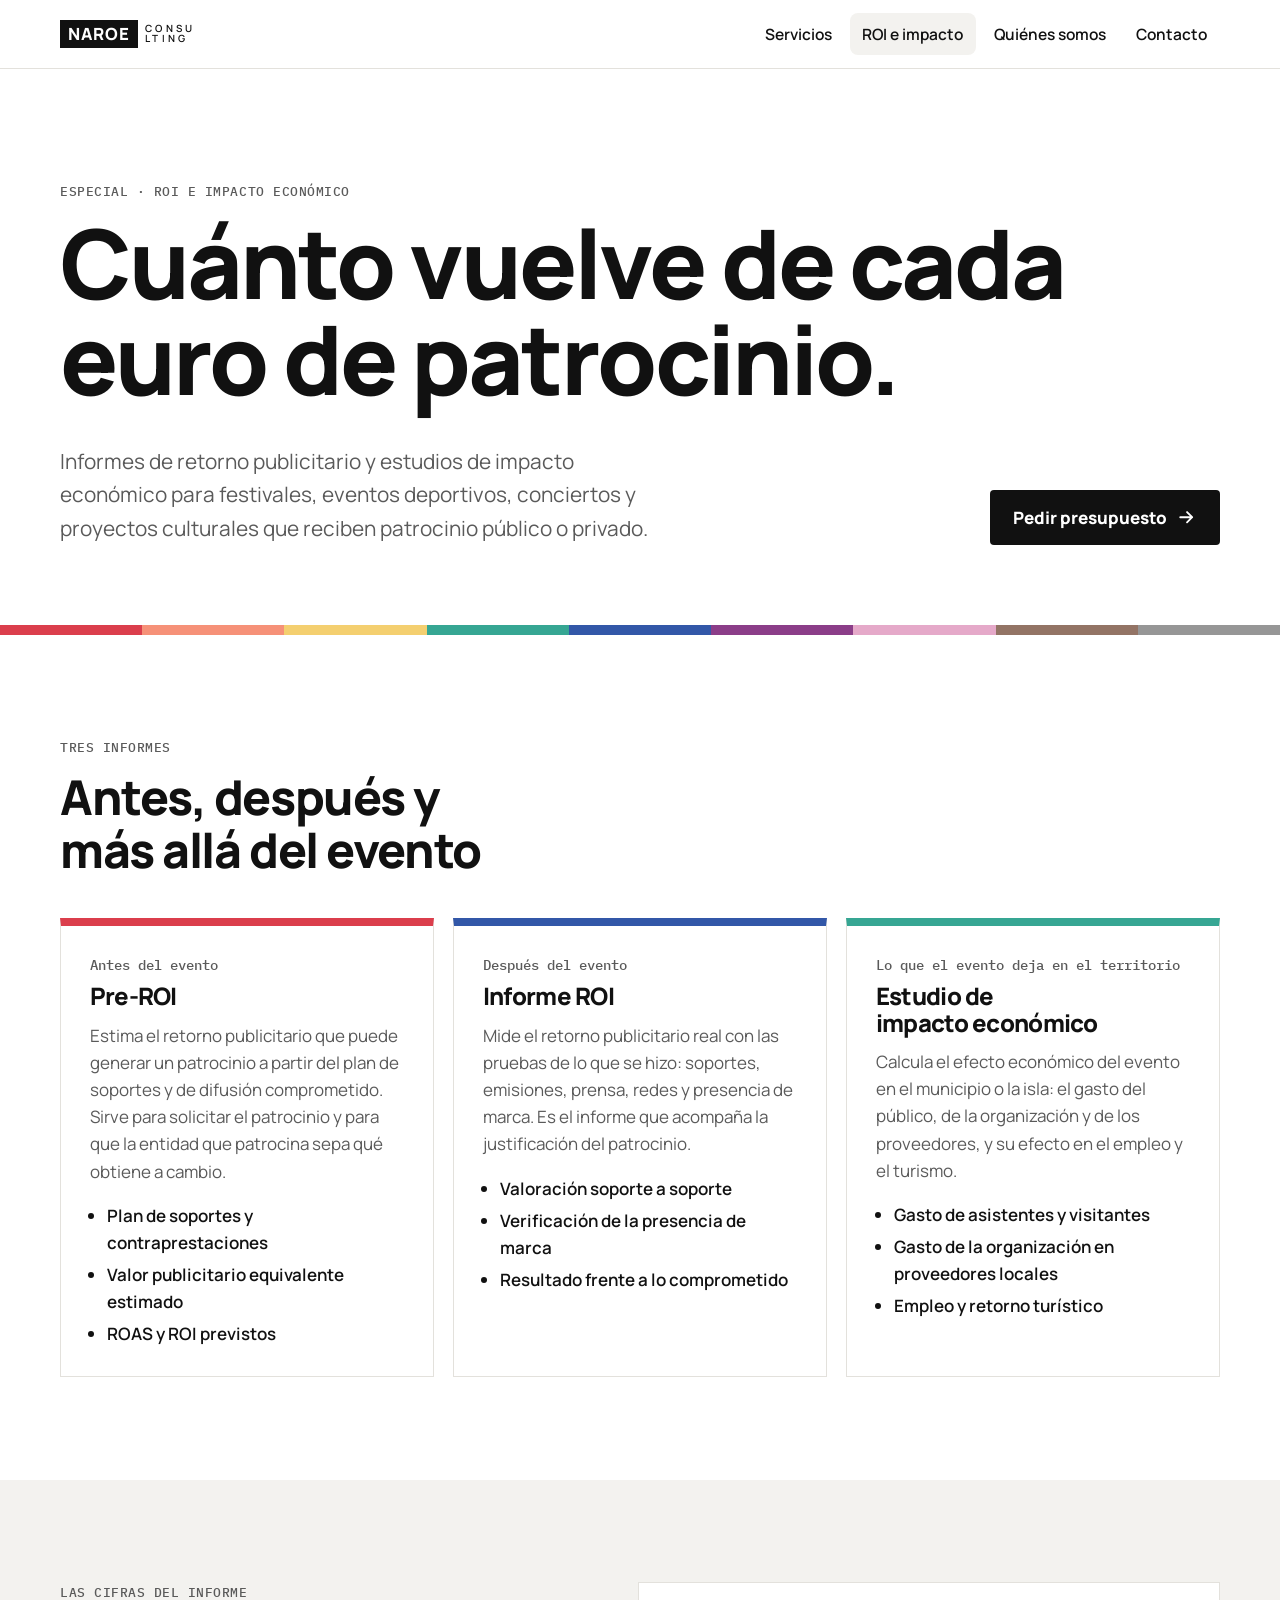
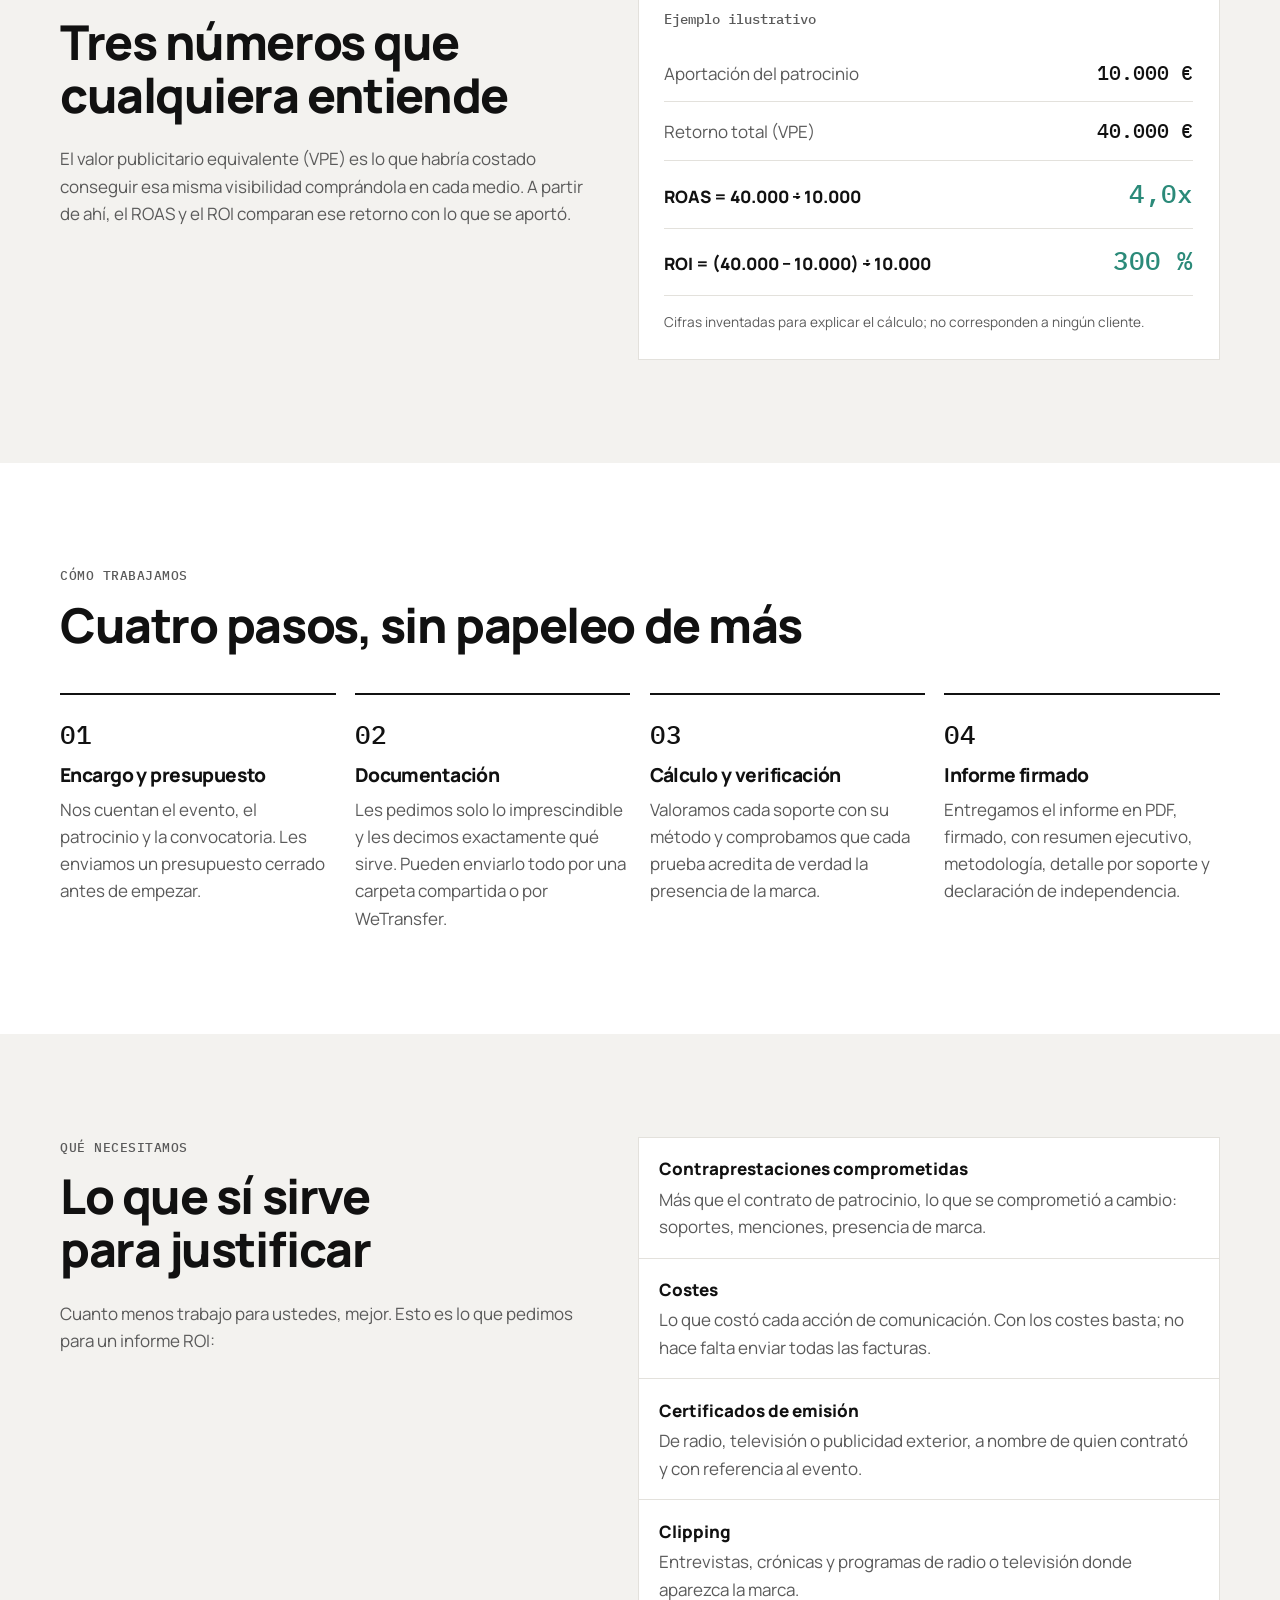
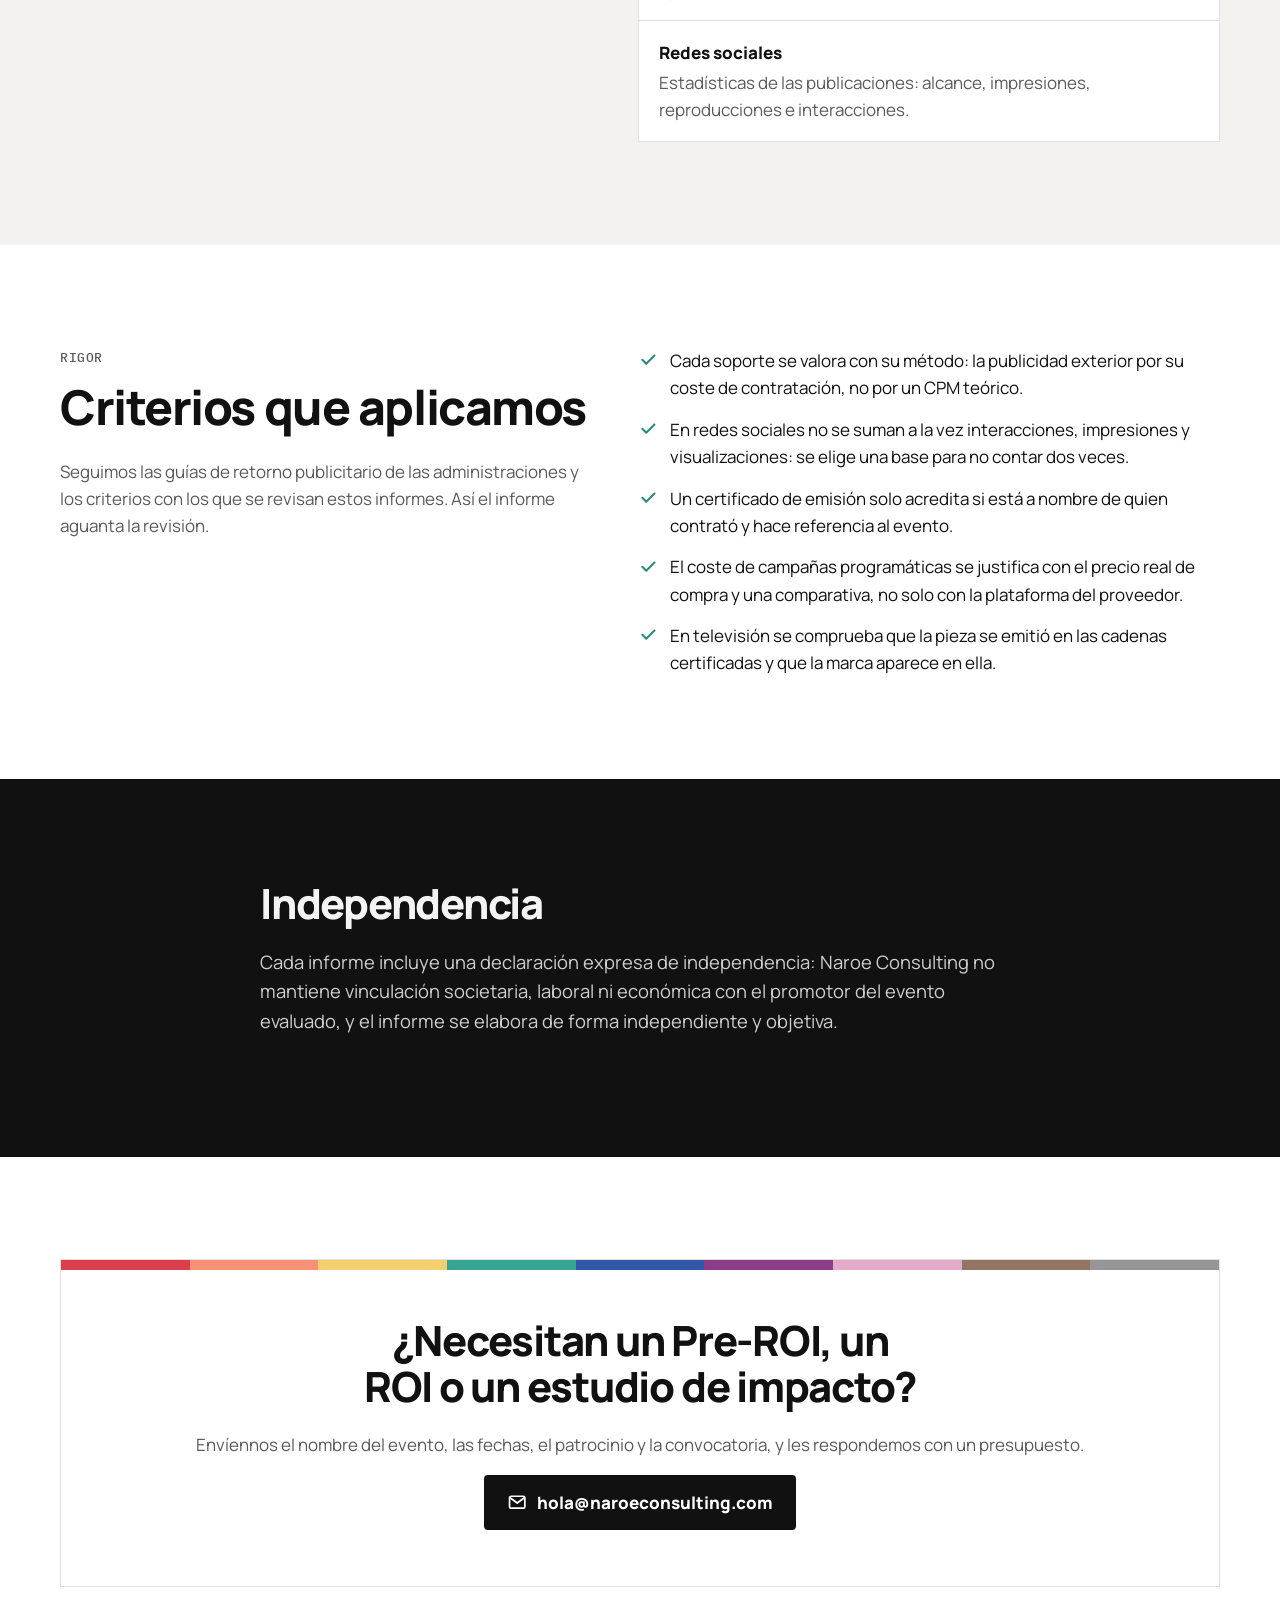
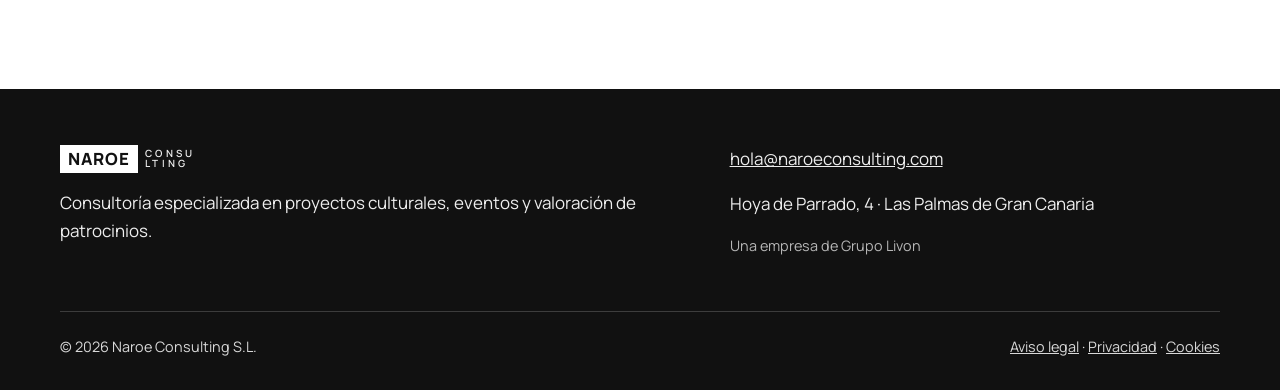
==== roi/index.html @ a97bc4da "Web nueva: naroeconsulting.com Co-Authored-By: Claude Opus 5.5 <noreply@anthropic.com> Claude-Sessio" ====
<!doctype html>
<html lang="es" class="sin-js">
<head>
<meta charset="utf-8">
<meta name="viewport" content="width=device-width, initial-scale=1">
<title>ROI de patrocinios y estudios de impacto económico · Naroe Consulting</title>
<meta name="description" content="Pre-ROI, informes de retorno publicitario y estudios de impacto económico para eventos y festivales en Canarias. Método verificable y declaración de independencia.">
<link rel="canonical" href="https://naroeconsulting.com/roi/">
<meta name="theme-color" content="#111111">
<meta property="og:type" content="website">
<meta property="og:site_name" content="Naroe Consulting">
<meta property="og:locale" content="es_ES">
<meta property="og:title" content="ROI de patrocinios y estudios de impacto económico · Naroe Consulting">
<meta property="og:description" content="Pre-ROI, informes de retorno publicitario y estudios de impacto económico para eventos y festivales en Canarias. Método verificable y declaración de independencia.">
<meta property="og:url" content="https://naroeconsulting.com/roi/">
<meta property="og:image" content="https://naroeconsulting.com/img/og.png">
<meta name="twitter:card" content="summary_large_image">
<link rel="icon" href="/favicon.svg" type="image/svg+xml">
<link rel="icon" href="/favicon.png" type="image/png">
<link rel="apple-touch-icon" href="/apple-touch-icon.png">
<link rel="manifest" href="/site.webmanifest">
<link rel="preload" href="/fonts/manrope-latin-800-normal.woff2" as="font" type="font/woff2" crossorigin>
<link rel="preload" href="/fonts/manrope-latin-400-normal.woff2" as="font" type="font/woff2" crossorigin>
<link rel="stylesheet" href="/css/estilos.css">
</head>
<body>
<a class="saltar" href="#contenido">Saltar al contenido</a>
<header class="nav">
  <div class="contenedor nav-fila">
    <a class="marca" href="/" aria-label="Naroe Consulting, ir al inicio"><span class="logo"><span class="logo-caja">NAROE</span><span class="logo-txt">CONSU<br>LTING</span></span></a>
    <button class="boton-menu" type="button" aria-controls="menu" aria-expanded="false"><span class="visualmente-oculto">Abrir menú</span><svg viewBox="0 0 24 24" fill="none" stroke="currentColor" stroke-width="2.2" stroke-linecap="round" aria-hidden="true"><path d="M4 7h16M4 12h16M4 17h16"/></svg></button>
    <ul class="menu" id="menu"><li><a href="/#servicios">Servicios</a></li><li><a href="/roi/" aria-current="page">ROI e impacto</a></li><li><a href="/#nosotros">Quiénes somos</a></li><li><a href="/#contacto">Contacto</a></li></ul>
  </div>
</header>
<main id="contenido">
<section class="portada portada-roi">
  <div class="contenedor">
    <p class="antetitulo">Especial · ROI e impacto económico</p>
    <h1>Cuánto vuelve de cada euro de patrocinio.</h1>
    <div class="portada-pie">
      <p class="entradilla">Informes de retorno publicitario y estudios de impacto económico para festivales, eventos deportivos, conciertos y proyectos culturales que reciben patrocinio público o privado.</p>
      <div class="botones"><a class="boton boton-negro" href="mailto:hola@naroeconsulting.com?subject=Presupuesto%20de%20informe%20ROI">Pedir presupuesto <svg viewBox="0 0 24 24" fill="none" stroke="currentColor" stroke-width="2.2" stroke-linecap="round" stroke-linejoin="round" aria-hidden="true"><path d="M5 12h14M13 6l6 6-6 6"/></svg></a></div>
    </div>
  </div>
  <div class="franja" aria-hidden="true"><i style="background:#DB3E4C"></i><i style="background:#F69178"></i><i style="background:#F4CF70"></i><i style="background:#36A693"></i><i style="background:#3257A8"></i><i style="background:#8B3D88"></i><i style="background:#E5A9C9"></i><i style="background:#937465"></i><i style="background:#969696"></i></div>
</section>

<section class="seccion" aria-labelledby="t-informes">
  <div class="contenedor">
    <div class="cabecera-seccion"><p class="antetitulo">Tres informes</p><h2 id="t-informes">Antes, después y más allá del evento</h2></div>
    <div class="informes"><article class="informe aparece" id="pre" style="--c:#DB3E4C">
      <p class="informe-cuando">Antes del evento</p><h3>Pre-ROI</h3><p>Estima el retorno publicitario que puede generar un patrocinio a partir del plan de soportes y de difusión comprometido. Sirve para solicitar el patrocinio y para que la entidad que patrocina sepa qué obtiene a cambio.</p>
      <ul><li>Plan de soportes y contraprestaciones</li><li>Valor publicitario equivalente estimado</li><li>ROAS y ROI previstos</li></ul>
    </article><article class="informe aparece" id="roi" style="--c:#3257A8">
      <p class="informe-cuando">Después del evento</p><h3>Informe ROI</h3><p>Mide el retorno publicitario real con las pruebas de lo que se hizo: soportes, emisiones, prensa, redes y presencia de marca. Es el informe que acompaña la justificación del patrocinio.</p>
      <ul><li>Valoración soporte a soporte</li><li>Verificación de la presencia de marca</li><li>Resultado frente a lo comprometido</li></ul>
    </article><article class="informe aparece" id="impacto" style="--c:#36A693">
      <p class="informe-cuando">Lo que el evento deja en el territorio</p><h3>Estudio de impacto económico</h3><p>Calcula el efecto económico del evento en el municipio o la isla: el gasto del público, de la organización y de los proveedores, y su efecto en el empleo y el turismo.</p>
      <ul><li>Gasto de asistentes y visitantes</li><li>Gasto de la organización en proveedores locales</li><li>Empleo y retorno turístico</li></ul>
    </article></div>
  </div>
</section>

<section class="seccion seccion-gris" aria-labelledby="t-cifras">
  <div class="contenedor cifras-grid">
    <div><p class="antetitulo">Las cifras del informe</p><h2 id="t-cifras">Tres números que cualquiera entiende</h2>
    <p>El valor publicitario equivalente (VPE) es lo que habría costado conseguir esa misma visibilidad comprándola en cada medio. A partir de ahí, el ROAS y el ROI comparan ese retorno con lo que se aportó.</p></div>
    <div class="ejemplo" role="group" aria-label="Ejemplo ilustrativo">
      <p class="ejemplo-titulo">Ejemplo ilustrativo</p>
      <dl>
        <div><dt>Aportación del patrocinio</dt><dd>10.000 €</dd></div>
        <div><dt>Retorno total (VPE)</dt><dd>40.000 €</dd></div>
        <div class="destaca"><dt>ROAS = 40.000 ÷ 10.000</dt><dd>4,0x</dd></div>
        <div class="destaca"><dt>ROI = (40.000 − 10.000) ÷ 10.000</dt><dd>300 %</dd></div>
      </dl>
      <p class="ejemplo-nota">Cifras inventadas para explicar el cálculo; no corresponden a ningún cliente.</p>
    </div>
  </div>
</section>

<section class="seccion" aria-labelledby="t-proceso">
  <div class="contenedor">
    <div class="cabecera-seccion"><p class="antetitulo">Cómo trabajamos</p><h2 id="t-proceso">Cuatro pasos, sin papeleo de más</h2></div>
    <ol class="pasos"><li class="aparece"><h3>Encargo y presupuesto</h3><p>Nos cuentan el evento, el patrocinio y la convocatoria. Les enviamos un presupuesto cerrado antes de empezar.</p></li><li class="aparece"><h3>Documentación</h3><p>Les pedimos solo lo imprescindible y les decimos exactamente qué sirve. Pueden enviarlo todo por una carpeta compartida o por WeTransfer.</p></li><li class="aparece"><h3>Cálculo y verificación</h3><p>Valoramos cada soporte con su método y comprobamos que cada prueba acredita de verdad la presencia de la marca.</p></li><li class="aparece"><h3>Informe firmado</h3><p>Entregamos el informe en PDF, firmado, con resumen ejecutivo, metodología, detalle por soporte y declaración de independencia.</p></li></ol>
  </div>
</section>

<section class="seccion seccion-gris" aria-labelledby="t-docs">
  <div class="contenedor docs-grid">
    <div><p class="antetitulo">Qué necesitamos</p><h2 id="t-docs">Lo que sí sirve para justificar</h2>
    <p>Cuanto menos trabajo para ustedes, mejor. Esto es lo que pedimos para un informe ROI:</p></div>
    <dl class="docs"><div><dt>Contraprestaciones comprometidas</dt><dd>Más que el contrato de patrocinio, lo que se comprometió a cambio: soportes, menciones, presencia de marca.</dd></div><div><dt>Costes</dt><dd>Lo que costó cada acción de comunicación. Con los costes basta; no hace falta enviar todas las facturas.</dd></div><div><dt>Certificados de emisión</dt><dd>De radio, televisión o publicidad exterior, a nombre de quien contrató y con referencia al evento.</dd></div><div><dt>Clipping</dt><dd>Entrevistas, crónicas y programas de radio o televisión donde aparezca la marca.</dd></div><div><dt>Redes sociales</dt><dd>Estadísticas de las publicaciones: alcance, impresiones, reproducciones e interacciones.</dd></div></dl>
  </div>
</section>

<section class="seccion" aria-labelledby="t-criterios">
  <div class="contenedor criterios">
    <div><p class="antetitulo">Rigor</p><h2 id="t-criterios">Criterios que aplicamos</h2>
    <p>Seguimos las guías de retorno publicitario de las administraciones y los criterios con los que se revisan estos informes. Así el informe aguanta la revisión.</p></div>
    <ul class="lista-check"><li><svg viewBox="0 0 24 24" fill="none" stroke="currentColor" stroke-width="2.4" stroke-linecap="round" stroke-linejoin="round" aria-hidden="true"><path d="m5 12.5 4.5 4.5L19 7.5"/></svg><span>Cada soporte se valora con su método: la publicidad exterior por su coste de contratación, no por un CPM teórico.</span></li><li><svg viewBox="0 0 24 24" fill="none" stroke="currentColor" stroke-width="2.4" stroke-linecap="round" stroke-linejoin="round" aria-hidden="true"><path d="m5 12.5 4.5 4.5L19 7.5"/></svg><span>En redes sociales no se suman a la vez interacciones, impresiones y visualizaciones: se elige una base para no contar dos veces.</span></li><li><svg viewBox="0 0 24 24" fill="none" stroke="currentColor" stroke-width="2.4" stroke-linecap="round" stroke-linejoin="round" aria-hidden="true"><path d="m5 12.5 4.5 4.5L19 7.5"/></svg><span>Un certificado de emisión solo acredita si está a nombre de quien contrató y hace referencia al evento.</span></li><li><svg viewBox="0 0 24 24" fill="none" stroke="currentColor" stroke-width="2.4" stroke-linecap="round" stroke-linejoin="round" aria-hidden="true"><path d="m5 12.5 4.5 4.5L19 7.5"/></svg><span>El coste de campañas programáticas se justifica con el precio real de compra y una comparativa, no solo con la plataforma del proveedor.</span></li><li><svg viewBox="0 0 24 24" fill="none" stroke="currentColor" stroke-width="2.4" stroke-linecap="round" stroke-linejoin="round" aria-hidden="true"><path d="m5 12.5 4.5 4.5L19 7.5"/></svg><span>En televisión se comprueba que la pieza se emitió en las cadenas certificadas y que la marca aparece en ella.</span></li></ul>
  </div>
</section>

<section class="seccion seccion-negra" aria-labelledby="t-indep">
  <div class="contenedor estrecho indep">
    <h2 id="t-indep">Independencia</h2>
    <p>Cada informe incluye una declaración expresa de independencia: Naroe Consulting no mantiene vinculación societaria, laboral ni económica con el promotor del evento evaluado, y el informe se elabora de forma independiente y objetiva.</p>
  </div>
</section>

<section class="seccion contacto" aria-labelledby="t-contacto">
  <div class="contenedor contacto-caja">
    <div class="franja" aria-hidden="true"><i style="background:#DB3E4C"></i><i style="background:#F69178"></i><i style="background:#F4CF70"></i><i style="background:#36A693"></i><i style="background:#3257A8"></i><i style="background:#8B3D88"></i><i style="background:#E5A9C9"></i><i style="background:#937465"></i><i style="background:#969696"></i></div>
    <h2 id="t-contacto">¿Necesitan un Pre-ROI, un ROI o un estudio de impacto?</h2>
    <p>Envíennos el nombre del evento, las fechas, el patrocinio y la convocatoria, y les respondemos con un presupuesto.</p>
    <a class="boton boton-negro" href="mailto:hola@naroeconsulting.com?subject=Presupuesto%20de%20informe%20ROI%20o%20impacto%20econ%C3%B3mico"><svg viewBox="0 0 24 24" fill="none" stroke="currentColor" stroke-width="2" stroke-linecap="round" stroke-linejoin="round" aria-hidden="true"><rect x="3" y="5" width="18" height="14" rx="2"/><path d="m4 7 8 6 8-6"/></svg> hola@naroeconsulting.com</a>
  </div>
</section>
</main>
<footer class="pie">
  <div class="contenedor">
    <div class="pie-arriba">
      <div><span class="logo logo-pie"><span class="logo-caja">NAROE</span><span class="logo-txt">CONSU<br>LTING</span></span>
      <p>Consultoría especializada en proyectos culturales, eventos y valoración de patrocinios.</p></div>
      <div><p><a href="mailto:hola@naroeconsulting.com">hola@naroeconsulting.com</a></p>
      <p>Hoya de Parrado, 4 · Las Palmas de Gran Canaria</p><p class="pie-nota">Una empresa de Grupo Livon</p></div>
    </div>
    <div class="pie-base">
      <span>© <span id="anio">2026</span> Naroe Consulting S.L.</span>
      <span><a href="/aviso-legal">Aviso legal</a> · <a href="/privacidad">Privacidad</a> · <a href="/cookies">Cookies</a></span>
    </div>
  </div>
</footer>
<script src="/js/main.js" defer></script>

</body>
</html>
---- css/estilos.css ----
/* ---- Base común (no tocar aquí los colores: van en tema.css) ---- */
*,*::before,*::after{box-sizing:border-box}
html{-webkit-text-size-adjust:100%;scroll-behavior:smooth}
@media (prefers-reduced-motion:reduce){html{scroll-behavior:auto}*,*::before,*::after{animation:none!important;transition:none!important}}
body{margin:0;background:var(--fondo);color:var(--tinta);font-family:var(--letra);font-size:1.0625rem;line-height:1.6;text-rendering:optimizeLegibility;-webkit-font-smoothing:antialiased}
img,svg{display:block;max-width:100%}
a{color:var(--enlace)}
a:hover{text-decoration-thickness:2px}
h1,h2,h3{font-family:var(--letra-titulo);line-height:1.1;margin:0 0 .5em;text-wrap:balance}
p{margin:0 0 1em}
:focus-visible{outline:3px solid var(--foco);outline-offset:3px;border-radius:4px}
.contenedor{width:min(100% - 2rem,1160px);margin-inline:auto}
.estrecho{width:min(100% - 2rem,760px)}
.visualmente-oculto{position:absolute!important;width:1px;height:1px;overflow:hidden;clip:rect(0 0 0 0);white-space:nowrap}
.saltar{position:absolute;left:1rem;top:-4rem;z-index:100;background:var(--tinta);color:var(--fondo);padding:.6rem 1rem;border-radius:6px}
.saltar:focus{top:1rem}
.seccion{padding:clamp(3.5rem,8vw,6.5rem) 0}
.antetitulo{font-size:.82rem;font-weight:700;letter-spacing:.08em;text-transform:uppercase;margin:0 0 .8rem}
.entradilla{font-size:clamp(1.1rem,2vw,1.3rem);max-width:62ch}
.boton{display:inline-flex;align-items:center;gap:.55rem;min-height:48px;padding:.75rem 1.35rem;border-radius:var(--radio-boton,999px);font-weight:700;text-decoration:none;border:2px solid transparent;cursor:pointer;transition:transform .15s,background-color .15s,color .15s}
.boton svg{width:1.2em;height:1.2em}
.boton:hover{transform:translateY(-1px)}
.botones{display:flex;flex-wrap:wrap;gap:.8rem}
/* Navegación */
.nav{position:sticky;top:0;z-index:50;background:var(--nav-fondo);backdrop-filter:saturate(1.4) blur(10px);border-bottom:1px solid var(--linea)}
.nav-fila{display:flex;align-items:center;justify-content:space-between;gap:1rem;min-height:68px}
.marca{display:flex;align-items:center;gap:.6rem;text-decoration:none;color:inherit;font-weight:800}
.menu{display:flex;gap:.3rem;list-style:none;margin:0;padding:0}
.menu a{display:block;padding:.55rem .8rem;border-radius:8px;color:var(--tinta);text-decoration:none;font-weight:600;font-size:.97rem}
.menu a:hover,.menu a[aria-current=page]{background:var(--menu-activo)}
.boton-menu{display:none;background:none;border:0;color:var(--tinta);width:48px;height:48px;padding:10px;cursor:pointer}
@media (max-width:820px){
  .boton-menu{display:block}
  .menu{position:absolute;inset:100% 0 auto 0;flex-direction:column;background:var(--fondo);border-bottom:1px solid var(--linea);padding:.6rem 1rem 1rem;display:none}
  .menu.abierto{display:flex}
  .sin-js .menu{display:flex;position:static;flex-direction:row;flex-wrap:wrap}
  .menu a{padding:.8rem}
}
/* Aparición */
.aparece{opacity:1}
html:not(.sin-js) .aparece{opacity:0;transform:translateY(14px);transition:opacity .6s ease,transform .6s ease}
html:not(.sin-js) .aparece.visible{opacity:1;transform:none}
@media (prefers-reduced-motion:reduce){html:not(.sin-js) .aparece{opacity:1;transform:none}}
/* Pie */
.pie{padding:3.5rem 0 2rem;background:var(--pie-fondo);color:var(--pie-tinta)}
.pie a{color:inherit}
.pie-base{display:flex;flex-wrap:wrap;justify-content:space-between;gap:.6rem 1.5rem;margin-top:2.5rem;padding-top:1.4rem;border-top:1px solid color-mix(in srgb,currentColor 22%,transparent);font-size:.9rem;opacity:.9}
/* Legales y error */
.legal h1{font-size:clamp(2rem,4vw,2.8rem)}
.legal h2{font-size:1.3rem;margin-top:2rem}
.tabla-legal{border-collapse:collapse;margin:1rem 0 1.5rem;width:100%}
.tabla-legal th,.tabla-legal td{text-align:left;padding:.55rem .8rem;border-bottom:1px solid var(--linea);vertical-align:top}
.tabla-legal th{width:8rem;font-weight:700}
.error{text-align:center;min-height:55vh;display:grid;place-items:center}
.error h1{font-size:clamp(2rem,5vw,3.2rem)}

/* ---- Naroe Consulting: blanco y negro con la paleta de la marca ---- */
@font-face{font-family:"Manrope";font-weight:400;font-display:swap;src:url(/fonts/manrope-latin-400-normal.woff2) format("woff2")}
@font-face{font-family:"Manrope";font-weight:600;font-display:swap;src:url(/fonts/manrope-latin-600-normal.woff2) format("woff2")}
@font-face{font-family:"Manrope";font-weight:800;font-display:swap;src:url(/fonts/manrope-latin-800-normal.woff2) format("woff2")}
@font-face{font-family:"IBM Plex Mono";font-weight:500;font-display:swap;src:url(/fonts/ibm-plex-mono-latin-500-normal.woff2) format("woff2")}
:root{
  --negro:#111;--gris:#5a5a5a;--gris-claro:#f3f2ef;--rojo:#c7303e;--azul:#3257a8;--verde:#2b8a79;
  --fondo:#fff;--tinta:var(--negro);--enlace:var(--azul);--foco:var(--azul);--linea:#e3e1dc;
  --letra:"Manrope",system-ui,sans-serif;--letra-titulo:"Manrope",system-ui,sans-serif;--mono:"IBM Plex Mono",ui-monospace,monospace;
  --nav-fondo:rgba(255,255,255,.92);--menu-activo:var(--gris-claro);--pie-fondo:var(--negro);--pie-tinta:#eee;--radio-boton:4px
}
h1,h2,h3{font-weight:800;letter-spacing:-.03em}
.antetitulo{font-family:var(--mono);font-weight:500;letter-spacing:.04em;color:var(--gris)}
/* Logotipo en texto */
.logo{display:inline-flex;align-items:center;gap:.45rem;font-weight:800;line-height:1}
.logo-caja{background:var(--negro);color:#fff;padding:.38rem .5rem .32rem;font-size:1.05rem;letter-spacing:.06em}
.logo-txt{font-size:.62rem;letter-spacing:.32em;font-weight:600}
.logo-pie .logo-caja{background:#fff;color:var(--negro)}
.boton-negro{background:var(--negro);color:#fff}
.boton-negro:hover{background:#333}
.boton-linea{border-color:var(--negro);color:var(--negro)}
.boton-linea:hover{background:var(--negro);color:#fff}
.boton-blanco{background:#fff;color:var(--negro)}
.franja{display:grid;grid-template-columns:repeat(9,1fr);height:10px}
.franja i{display:block}
.cabecera-seccion{max-width:780px;margin-bottom:2.6rem}
.cabecera-seccion h2,.nosotros h2,.cifras-grid h2,.docs-grid h2,.criterios h2,.especial h2{font-size:clamp(1.9rem,4vw,3rem)}

/* Portada */
.portada{padding-top:clamp(3.5rem,9vw,7rem)}
.portada h1{font-size:clamp(2.6rem,7.5vw,6rem);line-height:1;margin-bottom:2.4rem}
.subraya{background:linear-gradient(transparent 62%,#f4cf70 62%,#f4cf70 92%,transparent 92%)}
.portada-pie{display:grid;grid-template-columns:1.2fr 1fr;gap:2rem;align-items:end;padding-bottom:clamp(3rem,7vw,5rem)}
.portada-pie .entradilla{color:var(--gris);margin:0}
.portada-pie .botones{justify-content:flex-end}
@media (max-width:820px){.portada-pie{grid-template-columns:1fr}.portada-pie .botones{justify-content:flex-start}}

/* Servicios */
.servicios{display:grid;grid-template-columns:repeat(auto-fit,minmax(min(100%,320px),1fr));border-top:1px solid var(--linea);border-left:1px solid var(--linea)}
.servicio{padding:2rem 1.8rem 2.2rem;border-right:1px solid var(--linea);border-bottom:1px solid var(--linea);position:relative;display:flex;flex-direction:column}
.servicio::before{content:"";display:block;width:34px;height:8px;background:var(--c);margin-bottom:1.4rem}
.servicio h3{font-size:1.35rem}
.servicio p{color:var(--gris)}
.servicio-enlace{margin-top:auto;display:inline-flex;gap:.4rem;align-items:center;font-weight:800;color:var(--negro);text-decoration:none;border-bottom:2px solid var(--c);align-self:flex-start;padding-bottom:2px;word-break:break-all}
.servicio-enlace svg{width:1rem;height:1rem}

/* Especial (bloque negro) */
.seccion-negra{background:var(--negro);color:#f4f4f4}
.seccion-negra .antetitulo{color:#f4cf70}
.seccion-negra p{color:#cfcfcf}
.especial{display:grid;grid-template-columns:1.1fr 1fr;gap:3rem;align-items:center}
.formula{margin:0;display:grid;gap:1px;background:#333;border:1px solid #333}
.formula div{background:var(--negro);padding:1.3rem 1.5rem;display:flex;justify-content:space-between;gap:1rem;align-items:baseline;flex-wrap:wrap}
.formula dt{font-family:var(--mono);font-size:1.7rem;color:#fff}
.formula dd{margin:0;color:#cfcfcf}
@media (max-width:820px){.especial{grid-template-columns:1fr}}

/* Quiénes somos */
.nosotros{display:grid;grid-template-columns:1fr 1.3fr;gap:3rem}
.nosotros p{color:var(--gris)}
.nosotros .entradilla{color:var(--negro);font-weight:600}
@media (max-width:820px){.nosotros{grid-template-columns:1fr;gap:1rem}}

/* Contacto */
.contacto-caja{border:1px solid var(--linea);padding:0 clamp(1.5rem,5vw,3.5rem) clamp(2rem,5vw,3.5rem);text-align:center}
.contacto-caja .franja{margin:0 calc(-1 * clamp(1.5rem,5vw,3.5rem)) clamp(2rem,5vw,3rem)}
.contacto-caja h2{font-size:clamp(1.7rem,3.6vw,2.6rem);max-width:24ch;margin-inline:auto}
.contacto-caja p{color:var(--gris)}
.contacto-caja .boton{word-break:break-all}

/* Especial ROI */
.informes{display:grid;grid-template-columns:repeat(auto-fit,minmax(min(100%,300px),1fr));gap:1.2rem}
.informe{border:1px solid var(--linea);border-top:8px solid var(--c);padding:1.8rem;scroll-margin-top:90px}
.informe-cuando{font-family:var(--mono);font-size:.85rem;color:var(--gris);margin-bottom:.4rem}
.informe h3{font-size:1.5rem}
.informe p{color:var(--gris)}
.informe ul{margin:0;padding-left:1.1rem;display:grid;gap:.3rem;font-weight:600}
.seccion-gris{background:var(--gris-claro)}
.cifras-grid,.docs-grid,.criterios{display:grid;grid-template-columns:1fr 1.1fr;gap:3rem;align-items:start}
.cifras-grid p,.docs-grid p,.criterios p{color:var(--gris)}
.ejemplo{background:#fff;border:1px solid var(--linea);padding:1.6rem}
.ejemplo-titulo{font-family:var(--mono);font-size:.85rem;color:var(--gris)}
.ejemplo dl{margin:0}
.ejemplo dl div{display:flex;justify-content:space-between;gap:1rem;padding:.8rem 0;border-bottom:1px solid var(--linea);align-items:baseline;flex-wrap:wrap}
.ejemplo dt{color:var(--gris)}
.ejemplo dd{margin:0;font-family:var(--mono);font-size:1.25rem}
.ejemplo .destaca dt{color:var(--negro);font-weight:700}
.ejemplo .destaca dd{font-size:1.6rem;color:var(--verde)}
.ejemplo-nota{font-size:.85rem;color:var(--gris);margin:1rem 0 0}
.pasos{list-style:none;margin:0;padding:0;counter-reset:p;display:grid;grid-template-columns:repeat(auto-fit,minmax(min(100%,240px),1fr));gap:1.2rem}
.pasos li{counter-increment:p;border-top:2px solid var(--negro);padding-top:1.2rem}
.pasos li::before{content:counter(p,decimal-leading-zero);font-family:var(--mono);font-size:1.6rem;display:block;margin-bottom:.6rem}
.pasos h3{font-size:1.2rem}
.pasos p{color:var(--gris);margin:0}
.docs{margin:0;display:grid;gap:1px;background:var(--linea);border:1px solid var(--linea)}
.docs div{background:#fff;padding:1.1rem 1.3rem}
.docs dt{font-weight:800}
.docs dd{margin:.2rem 0 0;color:var(--gris)}
.lista-check{list-style:none;margin:0;padding:0;display:grid;gap:.9rem}
.lista-check li{display:flex;gap:.7rem;align-items:flex-start}
.lista-check svg{flex:none;width:1.3rem;height:1.3rem;color:var(--verde);margin-top:.15rem}
.indep h2{font-size:clamp(1.8rem,3.5vw,2.6rem)}
.indep p{font-size:1.15rem}
@media (max-width:820px){.cifras-grid,.docs-grid,.criterios{grid-template-columns:1fr;gap:1.5rem}}

/* Pie */
.pie-arriba{display:grid;grid-template-columns:1.3fr 1fr;gap:2rem}
.pie-arriba .logo{margin-bottom:1rem}
.pie-nota{opacity:.75;font-size:.9rem}
@media (max-width:700px){.pie-arriba{grid-template-columns:1fr}}
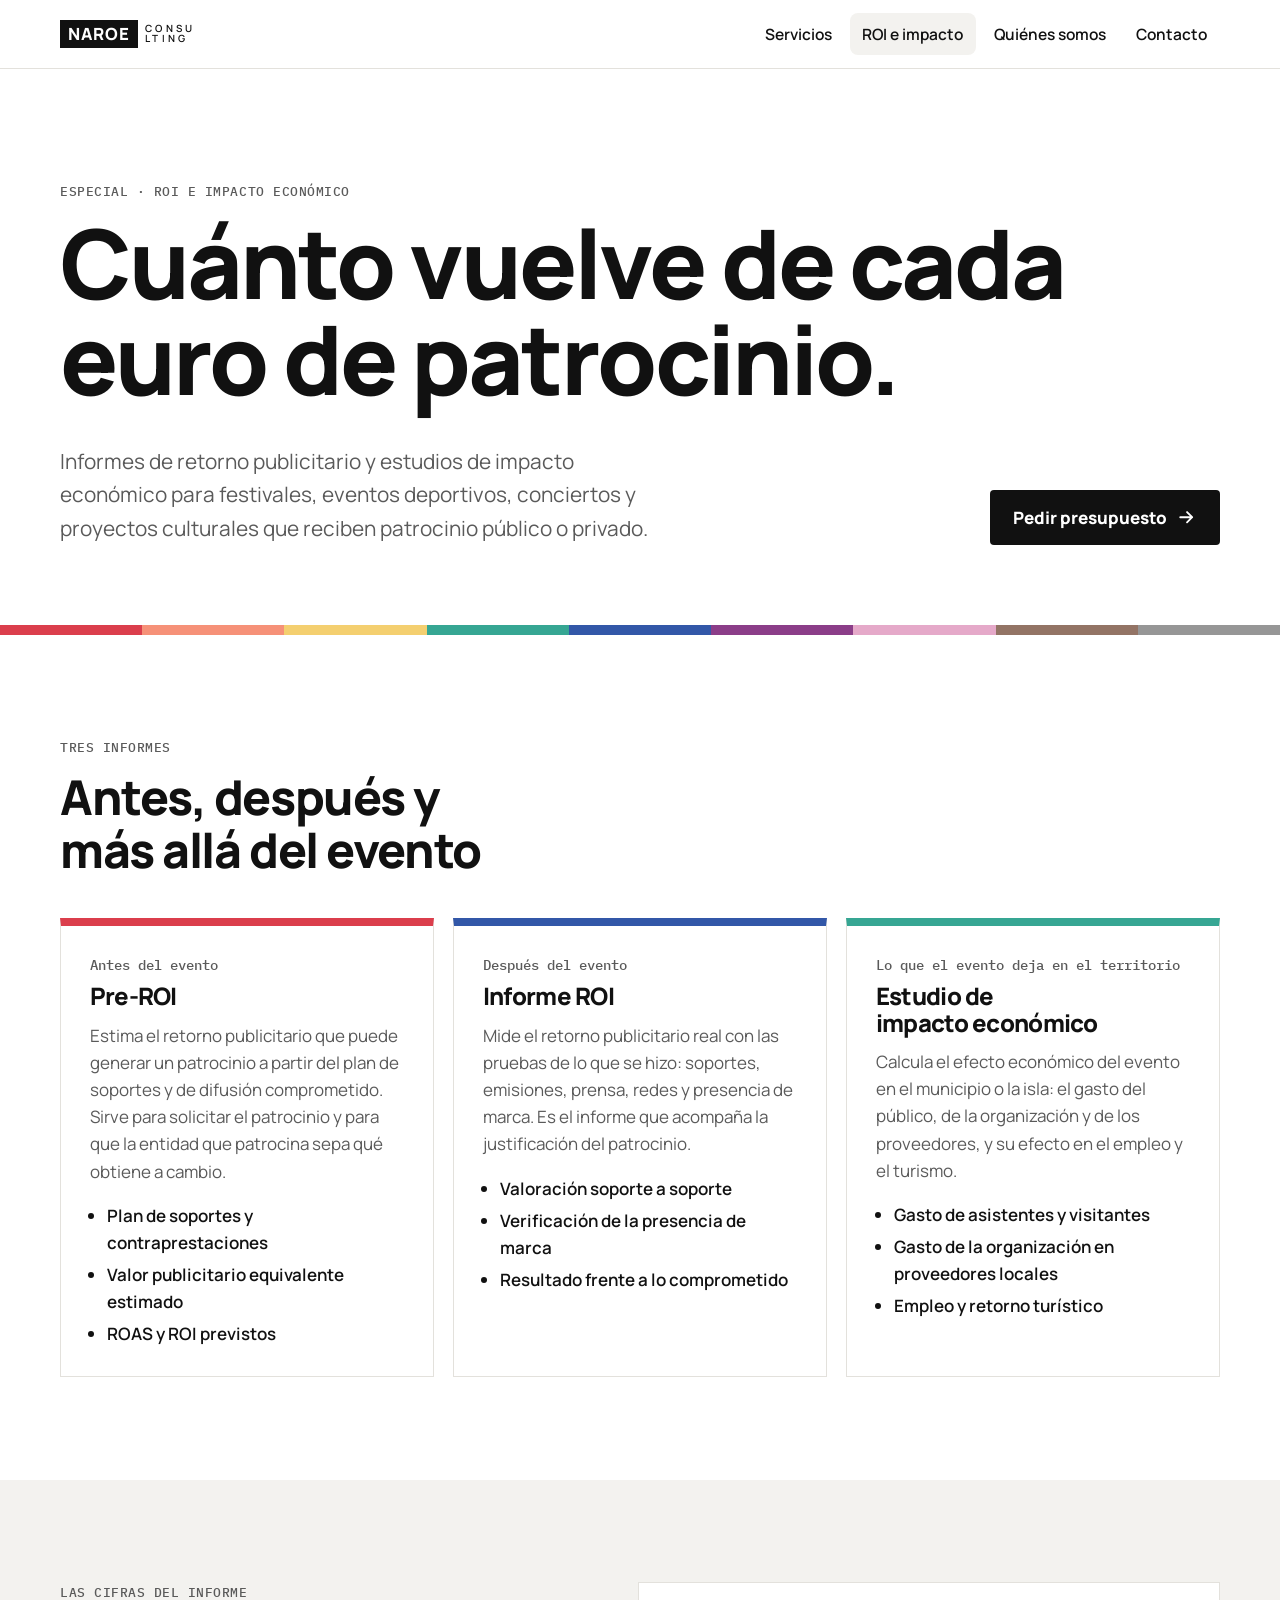
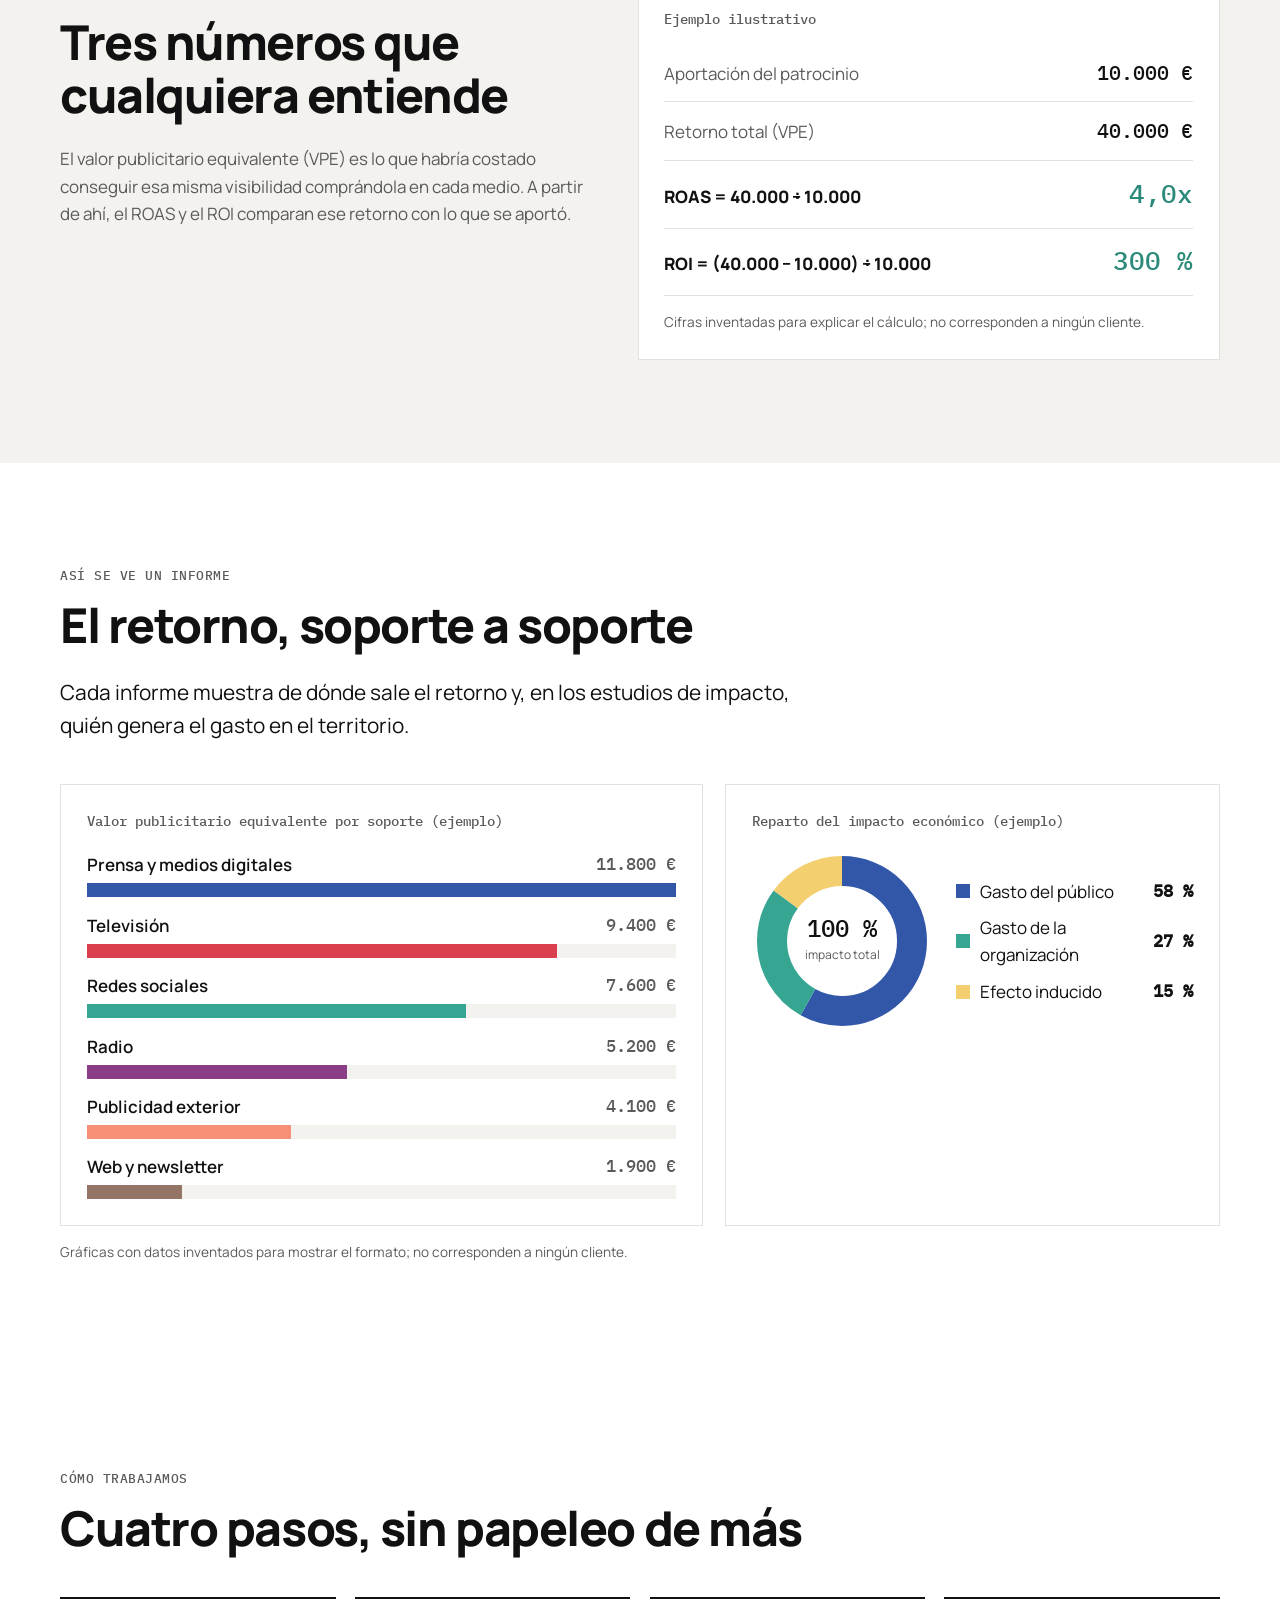
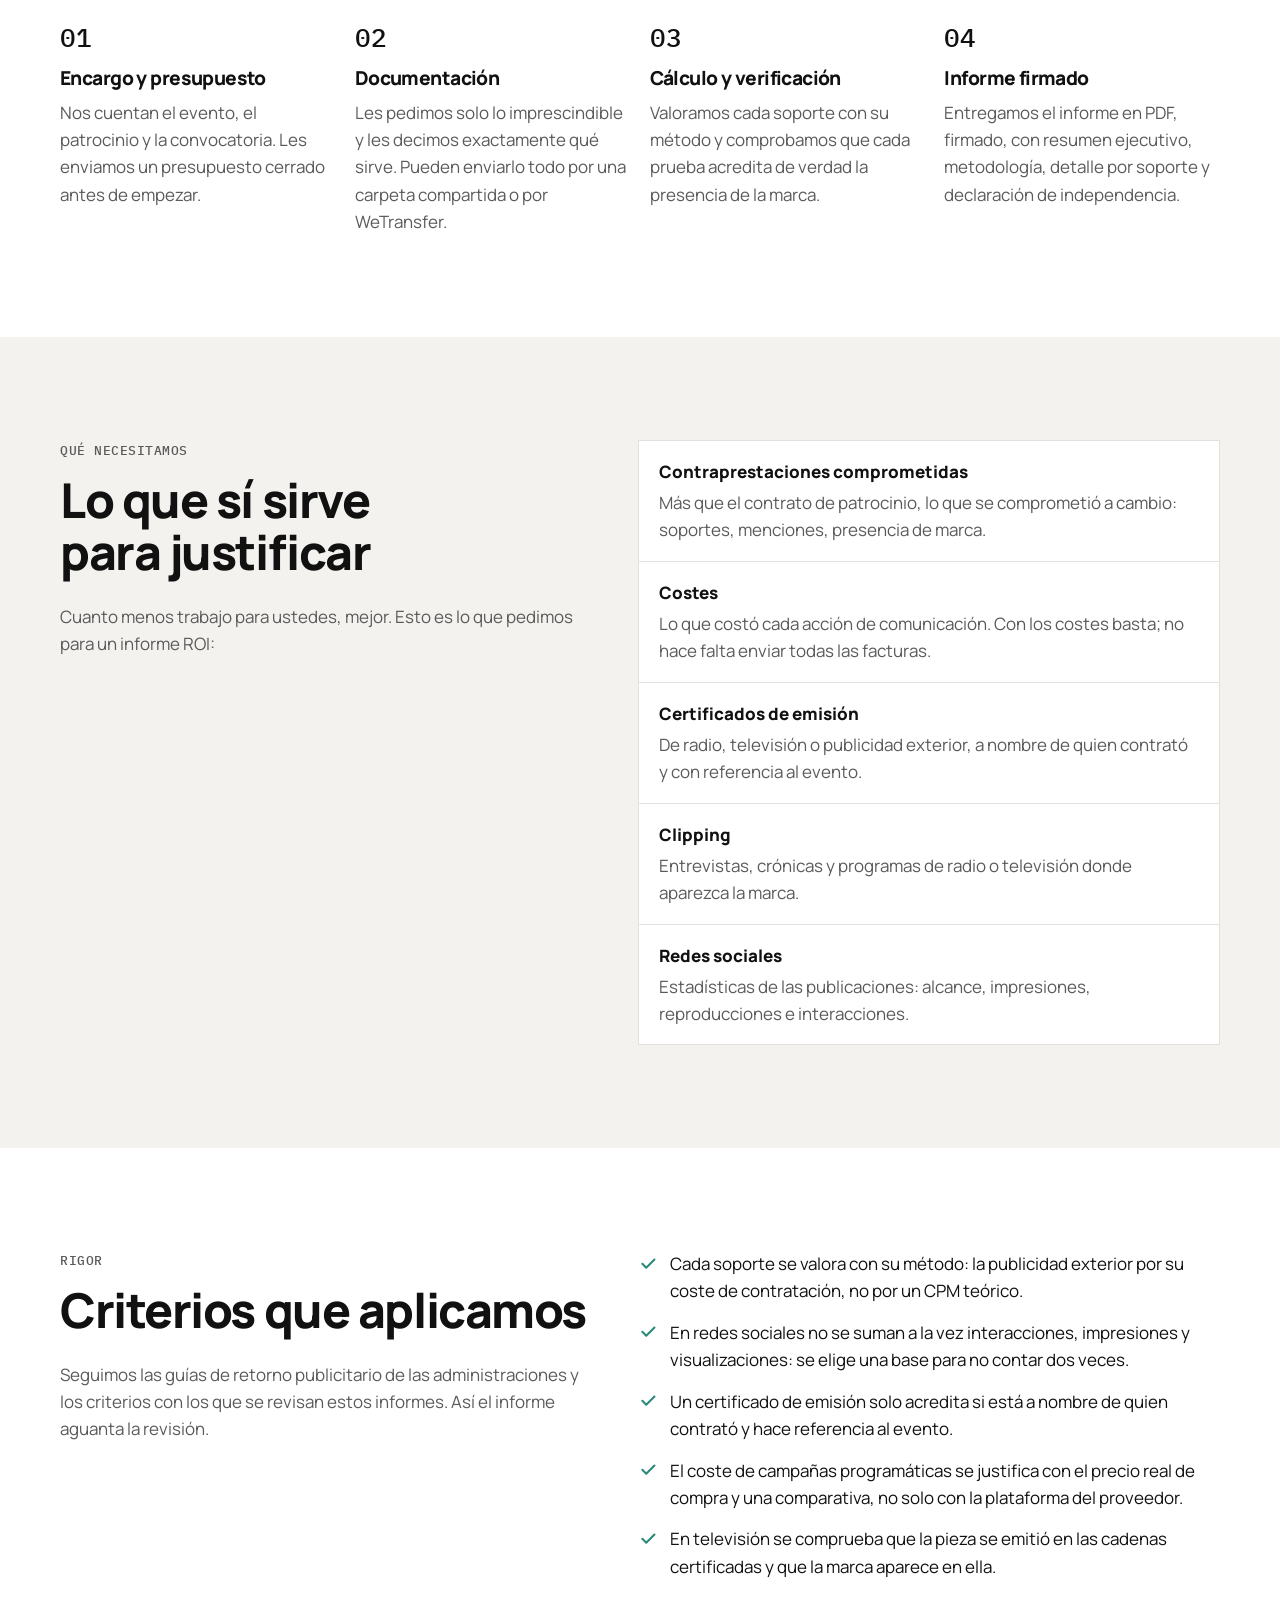
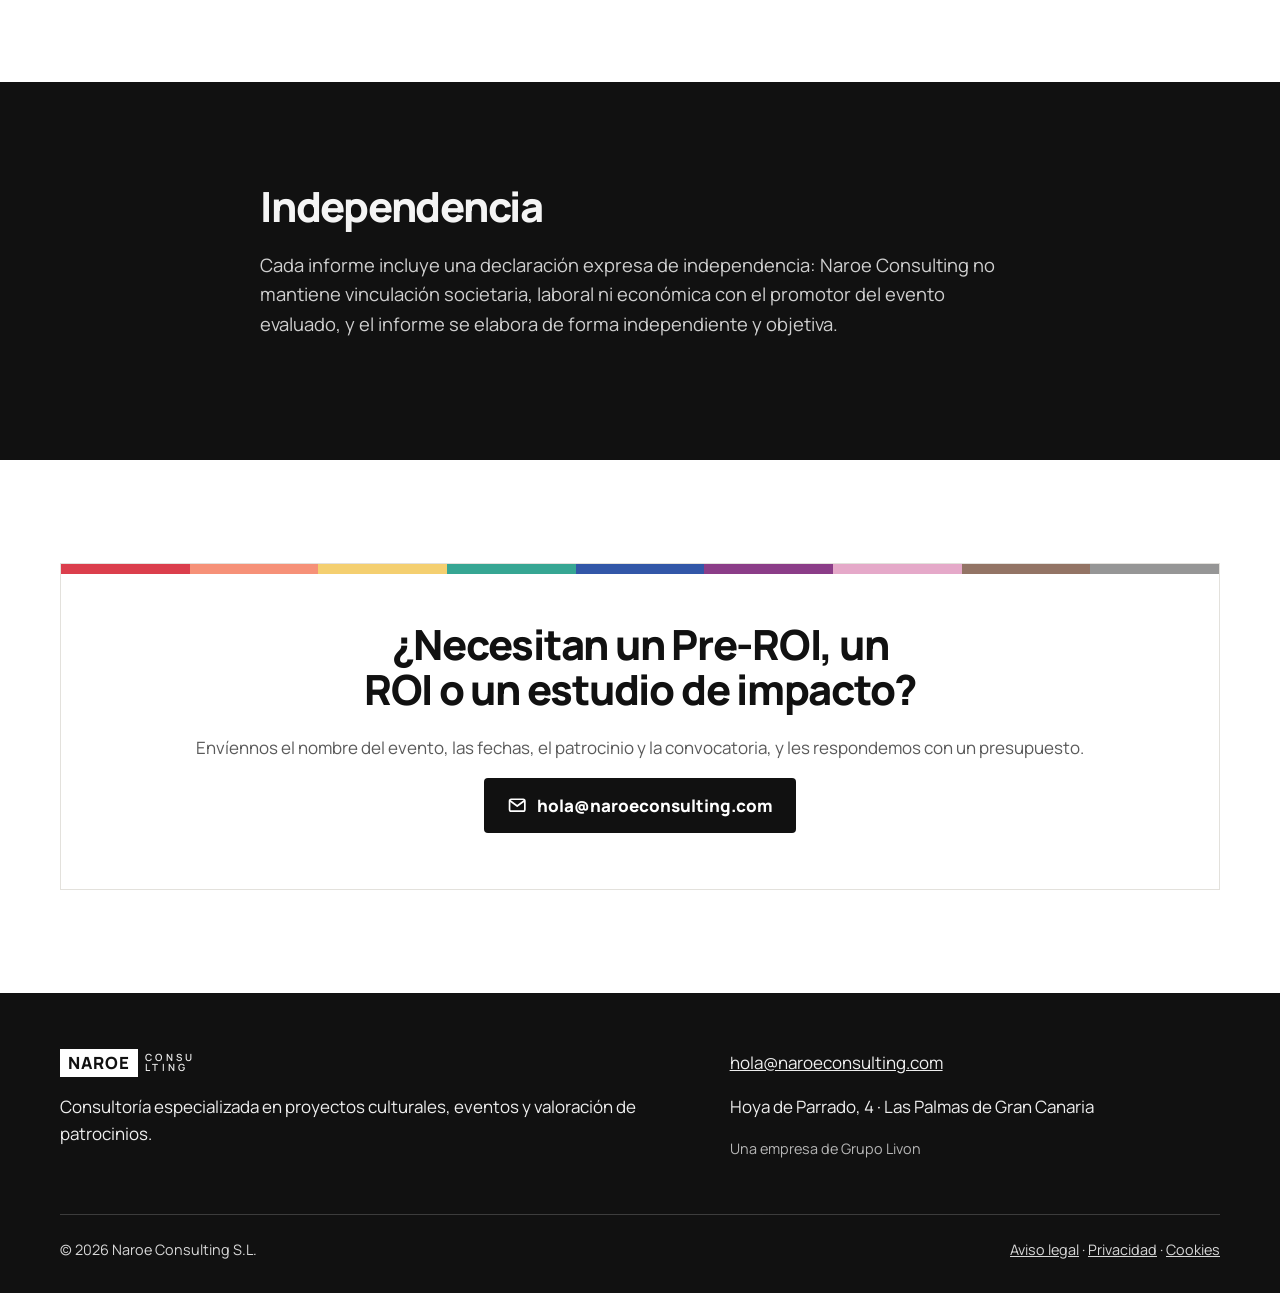
==== commit a1afaae9: "Portadas más visuales, fotos editables desde el Gestor y gráficas de ejemplo en el especial ROI Co-A" ====
--- a/roi/index.html
+++ b/roi/index.html
@@ -34,6 +34,7 @@
 </header>
 <main id="contenido">
 <section class="portada portada-roi">
+  
   <div class="contenedor">
     <p class="antetitulo">Especial · ROI e impacto económico</p>
     <h1>Cuánto vuelve de cada euro de patrocinio.</h1>
@@ -75,6 +76,32 @@
       </dl>
       <p class="ejemplo-nota">Cifras inventadas para explicar el cálculo; no corresponden a ningún cliente.</p>
     </div>
+  </div>
+</section>
+
+<section class="seccion" aria-labelledby="t-graficas">
+  <div class="contenedor">
+    <div class="cabecera-seccion"><p class="antetitulo">Así se ve un informe</p><h2 id="t-graficas">El retorno, soporte a soporte</h2>
+    <p class="entradilla">Cada informe muestra de dónde sale el retorno y, en los estudios de impacto, quién genera el gasto en el territorio.</p></div>
+    <div class="graficas">
+      <figure class="grafica">
+  <figcaption>Valor publicitario equivalente por soporte (ejemplo)</figcaption>
+  <ul class="g-barras"><li><span class="b-et">Prensa y medios digitales</span><span class="b-val">11.800 €</span>
+      <span class="b-pista" aria-hidden="true"><i style="width:100.0%;background:#3257A8"></i></span></li><li><span class="b-et">Televisión</span><span class="b-val">9.400 €</span>
+      <span class="b-pista" aria-hidden="true"><i style="width:79.7%;background:#DB3E4C"></i></span></li><li><span class="b-et">Redes sociales</span><span class="b-val">7.600 €</span>
+      <span class="b-pista" aria-hidden="true"><i style="width:64.4%;background:#36A693"></i></span></li><li><span class="b-et">Radio</span><span class="b-val">5.200 €</span>
+      <span class="b-pista" aria-hidden="true"><i style="width:44.1%;background:#8B3D88"></i></span></li><li><span class="b-et">Publicidad exterior</span><span class="b-val">4.100 €</span>
+      <span class="b-pista" aria-hidden="true"><i style="width:34.7%;background:#F69178"></i></span></li><li><span class="b-et">Web y newsletter</span><span class="b-val">1.900 €</span>
+      <span class="b-pista" aria-hidden="true"><i style="width:16.1%;background:#937465"></i></span></li></ul>
+</figure>
+      <figure class="grafica grafica-donut">
+  <figcaption>Reparto del impacto económico (ejemplo)</figcaption>
+  <div class="donut-fila"><svg viewBox="0 0 180 180" aria-hidden="true" focusable="false"><circle r="70" cx="90" cy="90" fill="none" stroke="#3257A8" stroke-width="30" stroke-dasharray="255.1 439.8" stroke-dashoffset="0.0" transform="rotate(-90 90 90)"/><circle r="70" cx="90" cy="90" fill="none" stroke="#36A693" stroke-width="30" stroke-dasharray="118.8 439.8" stroke-dashoffset="-255.1" transform="rotate(-90 90 90)"/><circle r="70" cx="90" cy="90" fill="none" stroke="#F4CF70" stroke-width="30" stroke-dasharray="66.0 439.8" stroke-dashoffset="-373.8" transform="rotate(-90 90 90)"/>
+    <text x="90" y="86" text-anchor="middle" class="d-num">100 %</text><text x="90" y="108" text-anchor="middle" class="d-txt">impacto total</text></svg>
+  <ul class="leyenda"><li><i style="background:#3257A8"></i><span>Gasto del público</span><strong>58 %</strong></li><li><i style="background:#36A693"></i><span>Gasto de la organización</span><strong>27 %</strong></li><li><i style="background:#F4CF70"></i><span>Efecto inducido</span><strong>15 %</strong></li></ul></div>
+</figure>
+    </div>
+    <p class="ejemplo-nota">Gráficas con datos inventados para mostrar el formato; no corresponden a ningún cliente.</p>
   </div>
 </section>
 
--- a/css/estilos.css
+++ b/css/estilos.css
@@ -164,3 +164,55 @@
 .pie-arriba .logo{margin-bottom:1rem}
 .pie-nota{opacity:.75;font-size:.9rem}
 @media (max-width:700px){.pie-arriba{grid-template-columns:1fr}}
+
+/* ---- Portada con informe de ejemplo ---- */
+.portada-dos{display:grid;grid-template-columns:1.15fr .85fr;gap:3rem;align-items:center;padding-bottom:clamp(3rem,7vw,5rem)}
+.portada-inicio h1{font-size:clamp(2.5rem,6vw,5rem);margin-bottom:1.4rem}
+.portada-inicio .entradilla{color:var(--gris);margin-bottom:2rem}
+.informe-mini{background:#fff;border:1px solid var(--linea);box-shadow:0 30px 60px -30px rgba(0,0,0,.35),0 0 0 8px var(--gris-claro);padding:1.4rem;transform:rotate(1.5deg)}
+.im-cab{display:flex;justify-content:space-between;align-items:center;font-family:var(--mono);font-size:.8rem;color:var(--gris);margin-bottom:1.2rem}
+.im-cab .logo-caja{font-size:.8rem}
+.im-kpis,.im-pie{display:grid;grid-template-columns:1fr 1fr;gap:1rem}
+.im-kpis small,.im-pie small{display:block;font-family:var(--mono);font-size:.75rem;color:var(--gris)}
+.im-kpis strong{font-size:1.5rem}
+.im-pie strong{font-family:var(--mono);font-size:2rem}
+.verde{color:var(--verde)}
+.im-barras{display:flex;align-items:flex-end;gap:8px;height:150px;margin:1.3rem 0;padding-bottom:8px;border-bottom:2px solid var(--negro)}
+.im-barras i{flex:1;display:block;transform-origin:bottom;animation:crece 1s cubic-bezier(.2,.8,.2,1) both}
+.im-barras i:nth-child(2){animation-delay:.08s}.im-barras i:nth-child(3){animation-delay:.16s}.im-barras i:nth-child(4){animation-delay:.24s}.im-barras i:nth-child(5){animation-delay:.32s}.im-barras i:nth-child(6){animation-delay:.4s}
+@keyframes crece{from{transform:scaleY(0)}to{transform:scaleY(1)}}
+@media (max-width:900px){.portada-dos{grid-template-columns:1fr}.informe-mini{transform:none;max-width:460px}}
+
+/* ---- Portada ROI con foto ---- */
+.portada-roi{position:relative;overflow:hidden}
+.portada-roi.con-foto{background:#111;color:#fff}
+.portada-roi .portada-foto{position:absolute;inset:0;width:100%;height:100%;object-fit:cover;opacity:.5}
+.portada-roi.con-foto::before{content:"";position:absolute;inset:0;background:linear-gradient(90deg,rgba(0,0,0,.85),rgba(0,0,0,.35));z-index:0}
+.portada-roi .contenedor,.portada-roi .franja{position:relative;z-index:1}
+.portada-roi.con-foto .antetitulo{color:#f4cf70}
+.portada-roi.con-foto .entradilla{color:#e6e6e6}
+.portada-roi.con-foto .boton-negro{background:#fff;color:#111}
+
+/* ---- Gráficas ---- */
+.graficas{display:grid;grid-template-columns:1.3fr 1fr;gap:1.4rem}
+.grafica{margin:0;border:1px solid var(--linea);padding:1.6rem}
+.grafica figcaption{font-family:var(--mono);font-size:.85rem;color:var(--gris);margin-bottom:1.2rem}
+.graficas>*{min-width:0}
+.g-barras{list-style:none;margin:0;padding:0;display:grid;gap:.9rem}
+.g-barras li{display:grid;grid-template-columns:1fr auto;gap:.3rem .8rem}
+.b-et{font-weight:600}
+.b-val{font-family:var(--mono);color:var(--gris)}
+.b-pista{grid-column:1/-1;height:14px;background:var(--gris-claro)}
+.b-pista i{display:block;height:100%}
+.donut-fila{display:flex;gap:1.5rem;align-items:center;flex-wrap:wrap}
+.donut-fila svg{width:180px;height:180px;flex:none}
+.d-num{font-family:var(--mono);font-size:24px;fill:var(--negro)}
+.d-txt{font-size:12px;fill:var(--gris)}
+.leyenda{list-style:none;margin:0;padding:0;display:grid;gap:.6rem;flex:1 1 200px;min-width:0}
+.leyenda li{display:grid;grid-template-columns:14px 1fr auto;gap:.6rem;align-items:center}
+.leyenda i{width:14px;height:14px;display:block}
+.leyenda strong{font-family:var(--mono)}
+@media (max-width:900px){.graficas{grid-template-columns:1fr}}
+.servicio-foto{width:calc(100% + 3.6rem);margin:-2rem -1.8rem 1.4rem;aspect-ratio:16/9;object-fit:cover;filter:grayscale(.15)}
+.servicio.con-foto::before{display:none}
+.servicio.con-foto .servicio-foto{border-bottom:8px solid var(--c)}
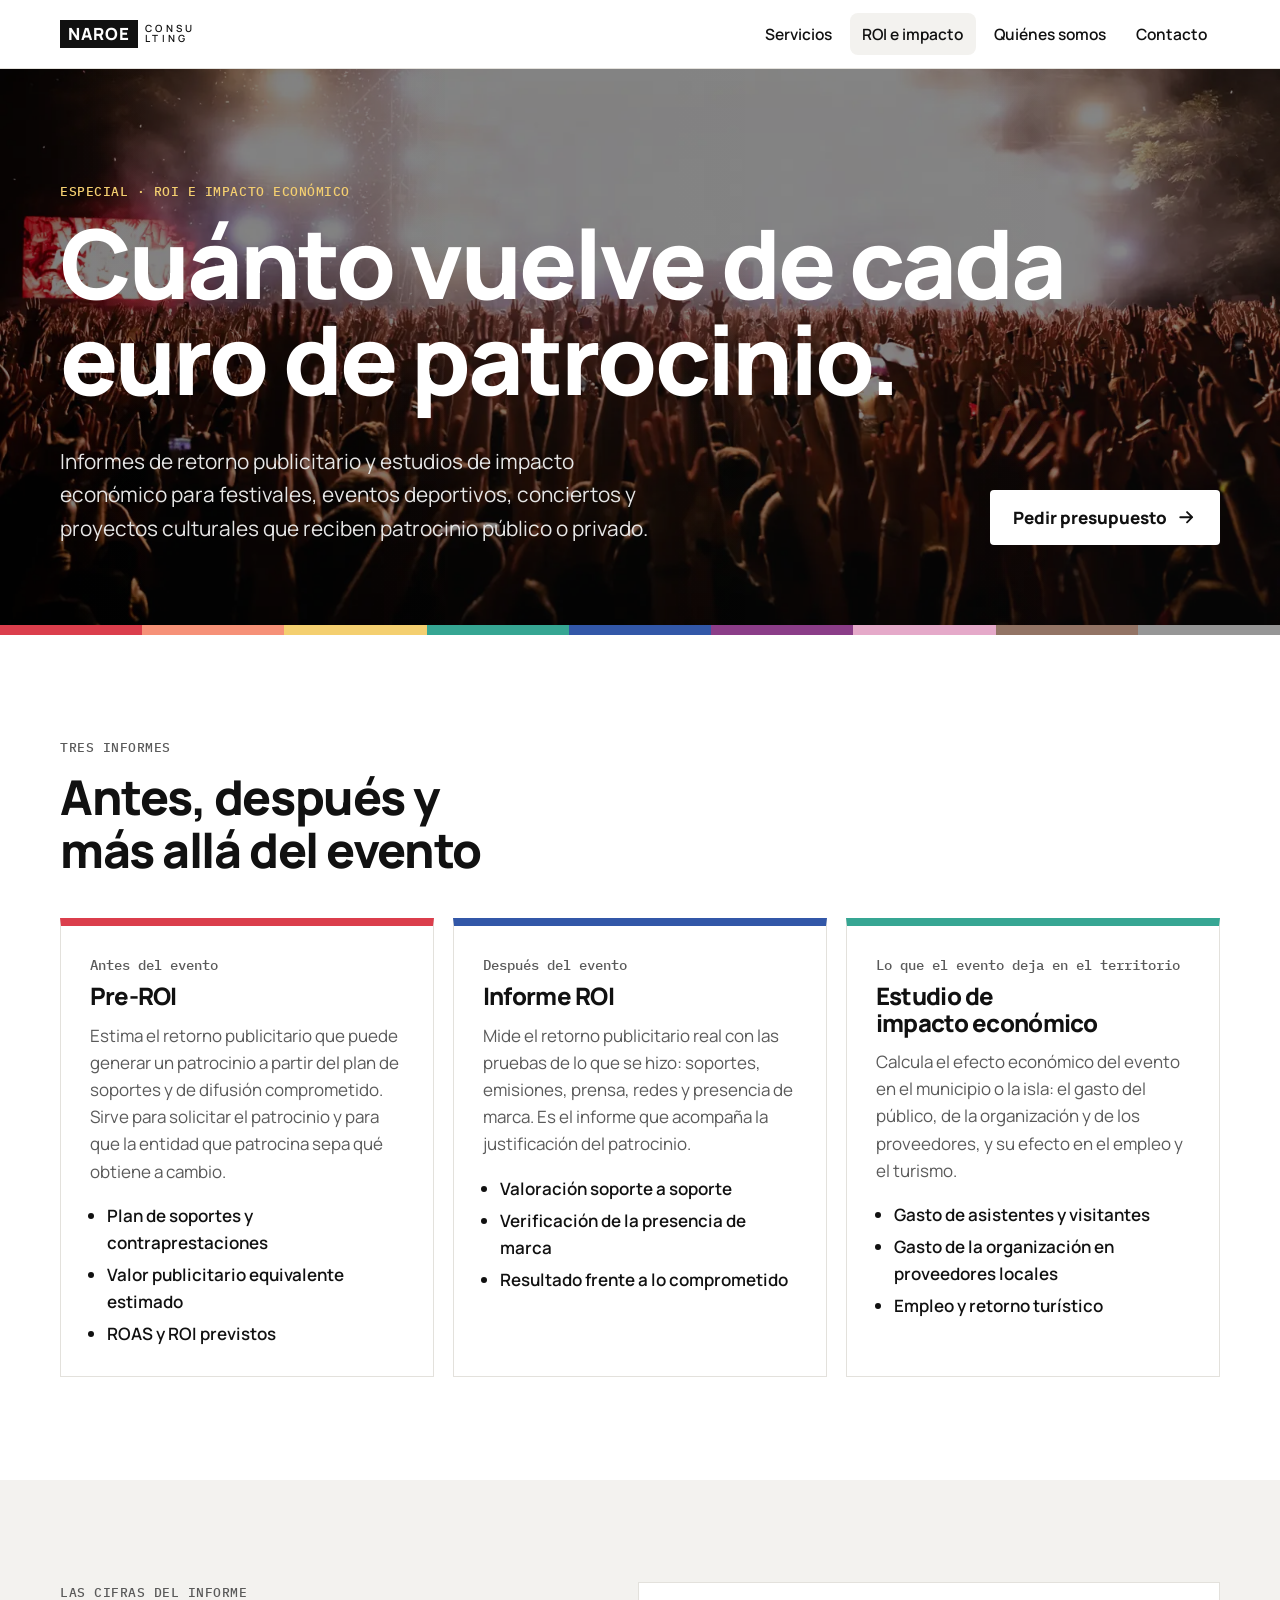
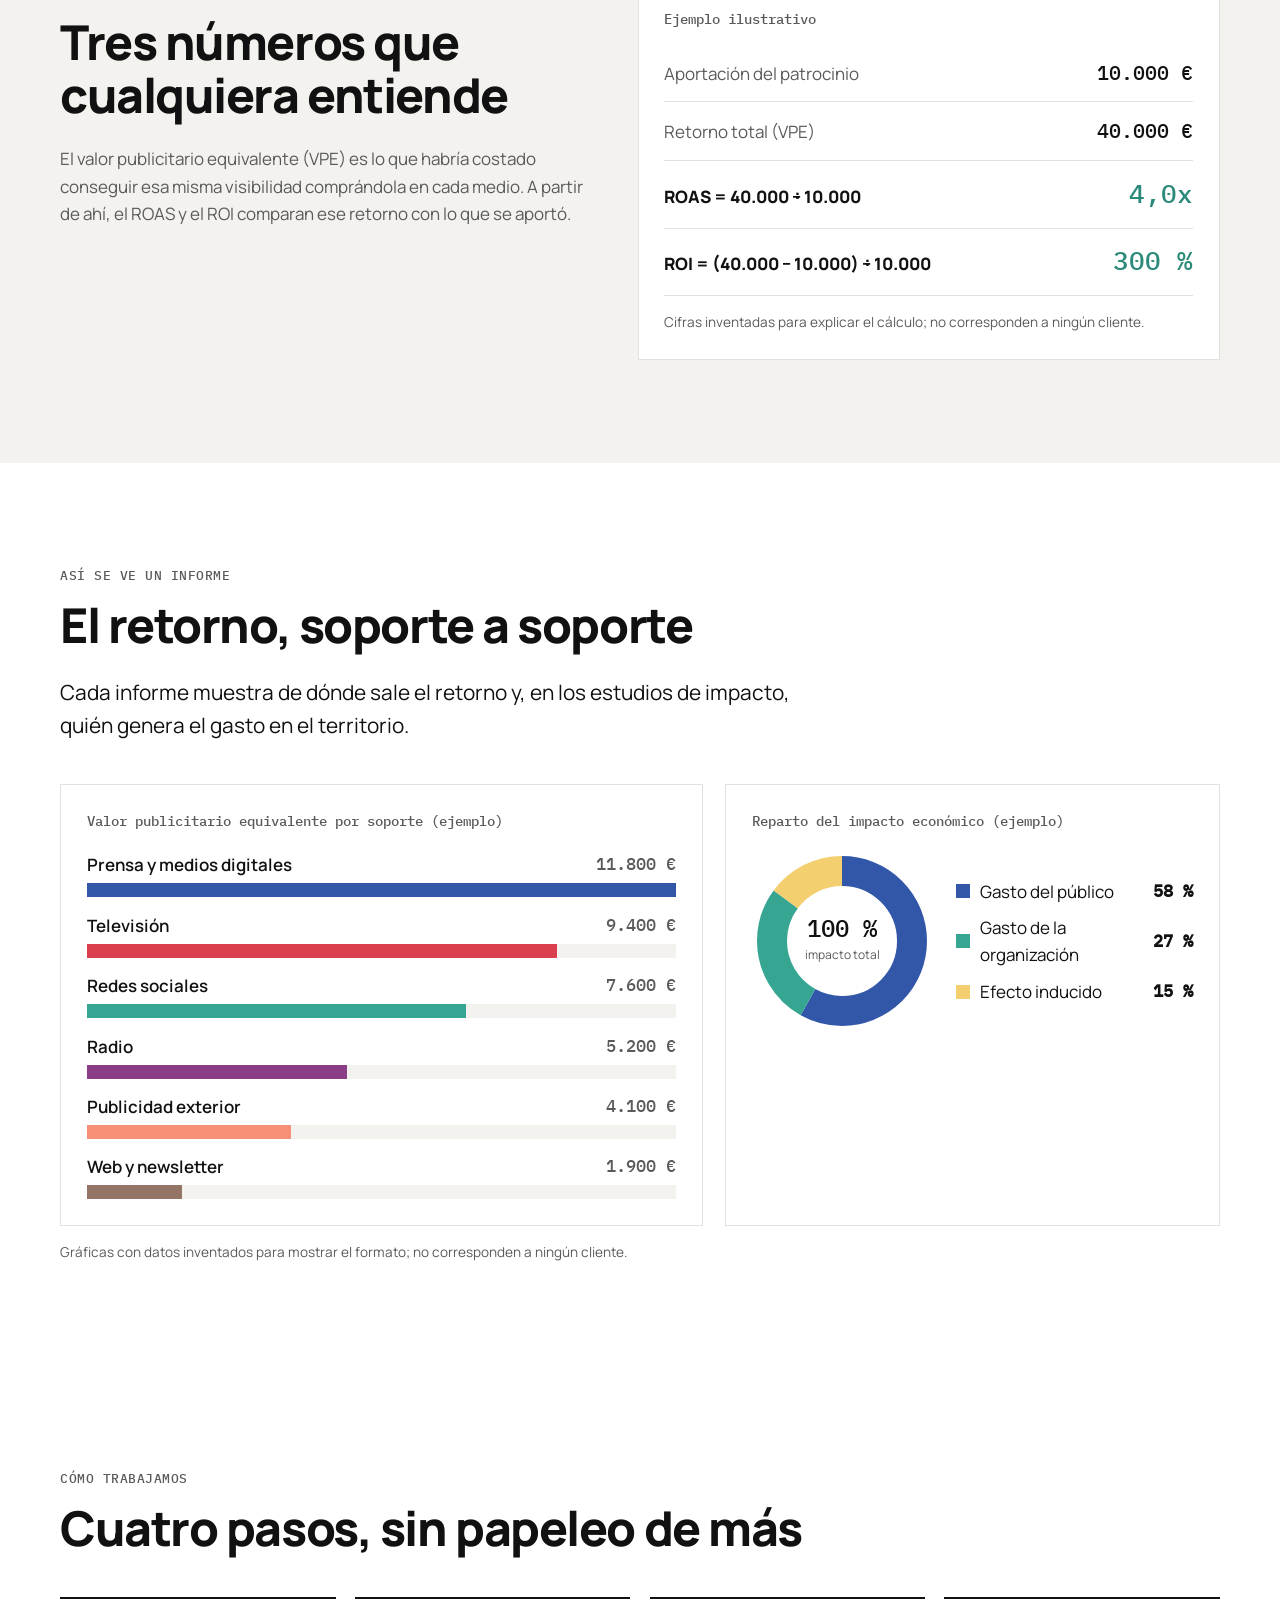
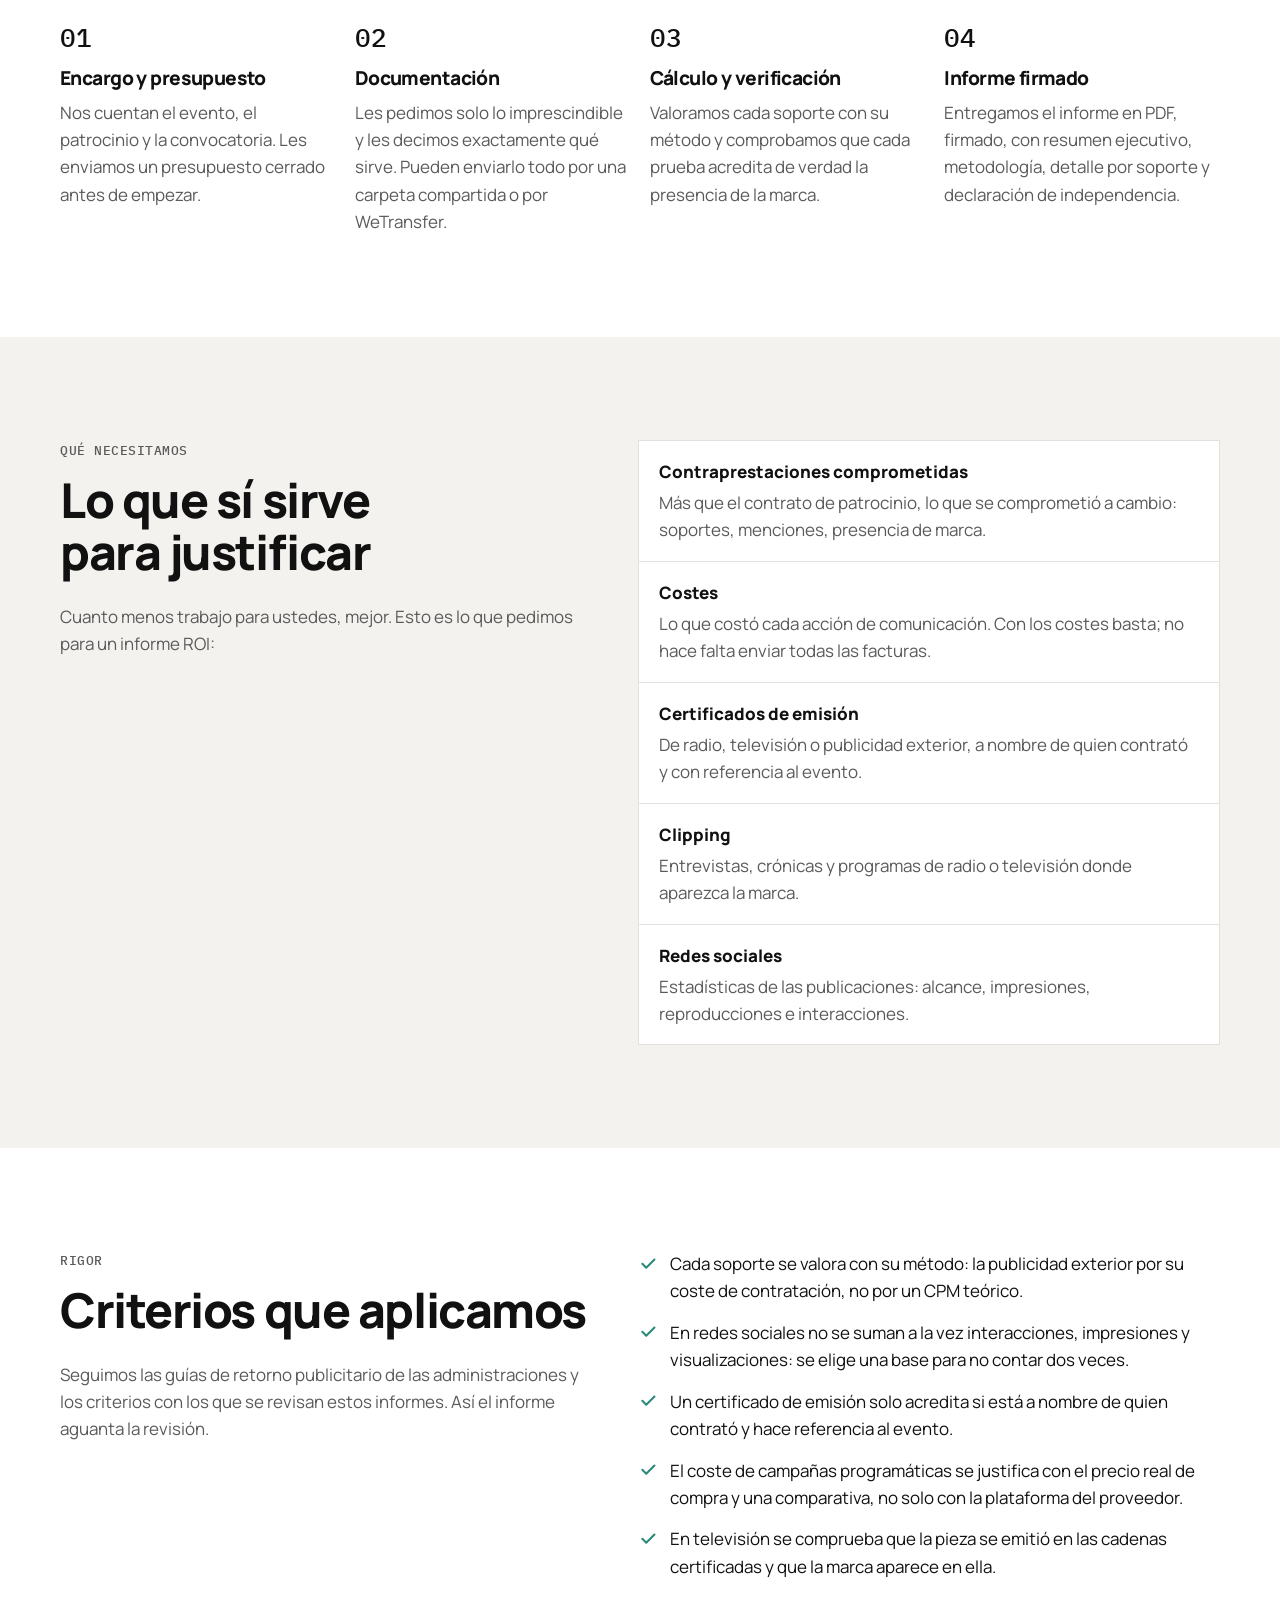
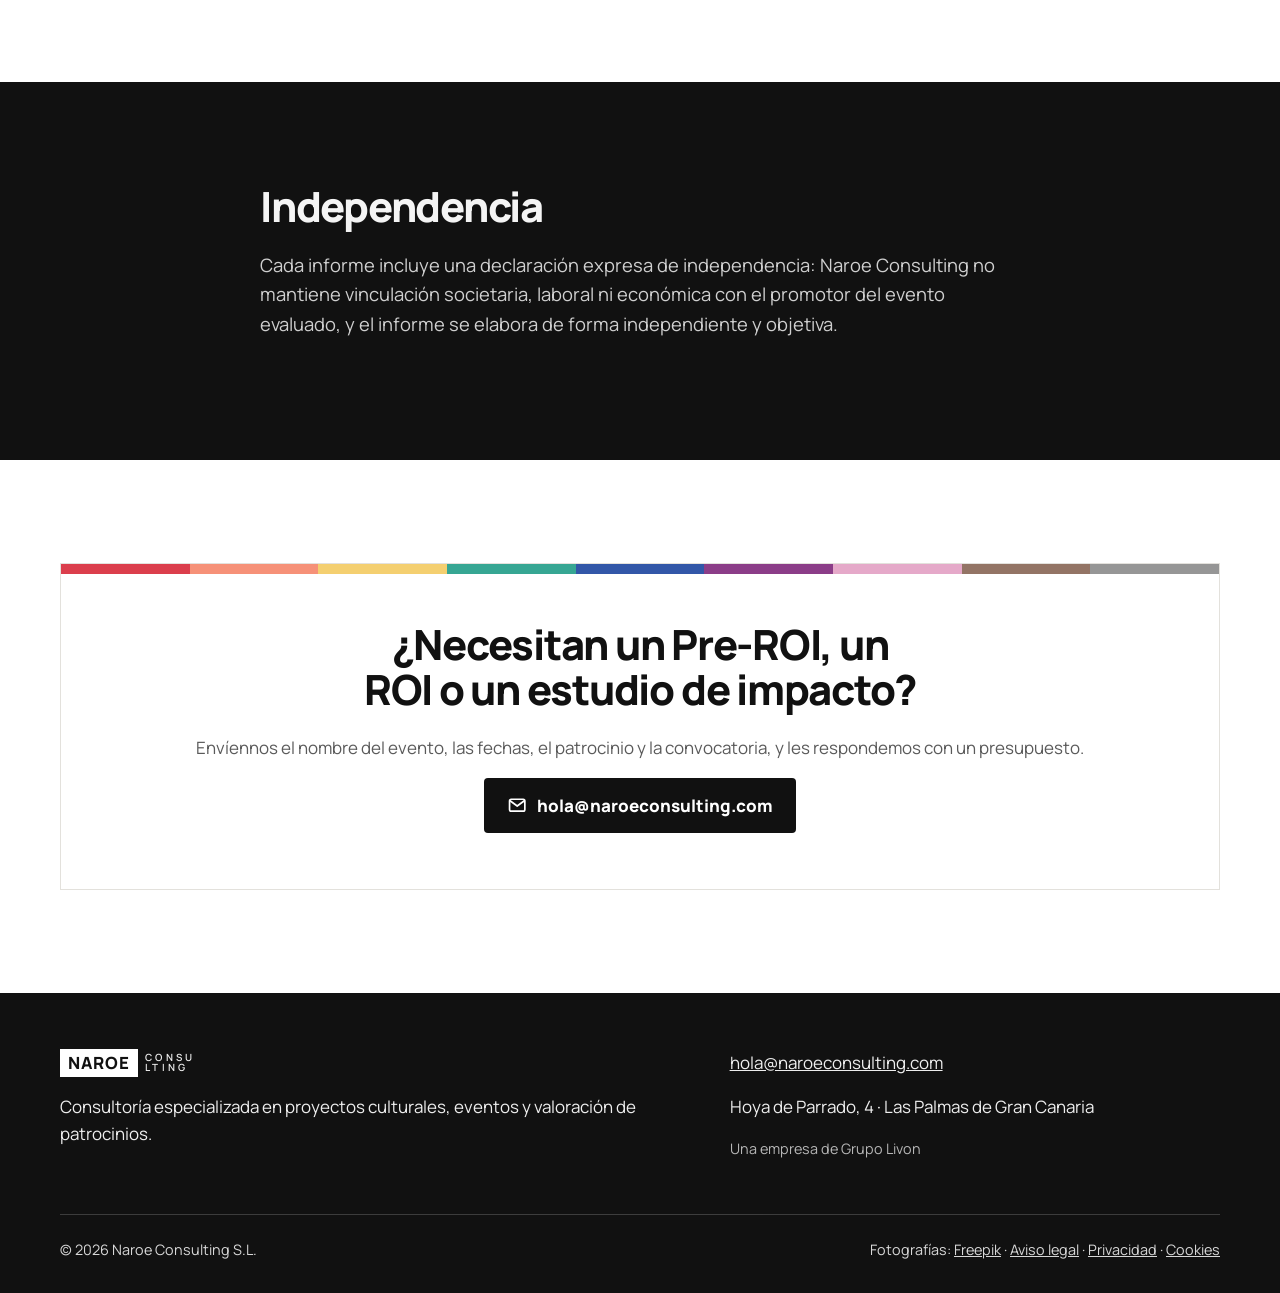
==== commit 0f13d906: "Fotos de portada (Freepik, con crédito en el pie) Co-Authored-By: Claude Opus 5.5 <noreply@anthropic" ====
--- a/roi/index.html
+++ b/roi/index.html
@@ -33,8 +33,8 @@
   </div>
 </header>
 <main id="contenido">
-<section class="portada portada-roi">
-  
+<section class="portada portada-roi con-foto">
+  <img class="portada-foto" src="/img/fotos/confeti-800.webp" srcset="/img/fotos/confeti-800.webp 800w, /img/fotos/confeti-1600.webp 1600w" sizes="100vw" alt="" loading="eager" decoding="async" fetchpriority="high">
   <div class="contenedor">
     <p class="antetitulo">Especial · ROI e impacto económico</p>
     <h1>Cuánto vuelve de cada euro de patrocinio.</h1>
@@ -154,7 +154,7 @@
     </div>
     <div class="pie-base">
       <span>© <span id="anio">2026</span> Naroe Consulting S.L.</span>
-      <span><a href="/aviso-legal">Aviso legal</a> · <a href="/privacidad">Privacidad</a> · <a href="/cookies">Cookies</a></span>
+      <span>Fotografías: <a href="https://www.freepik.es" rel="noopener">Freepik</a> · <a href="/aviso-legal">Aviso legal</a> · <a href="/privacidad">Privacidad</a> · <a href="/cookies">Cookies</a></span>
     </div>
   </div>
 </footer>
